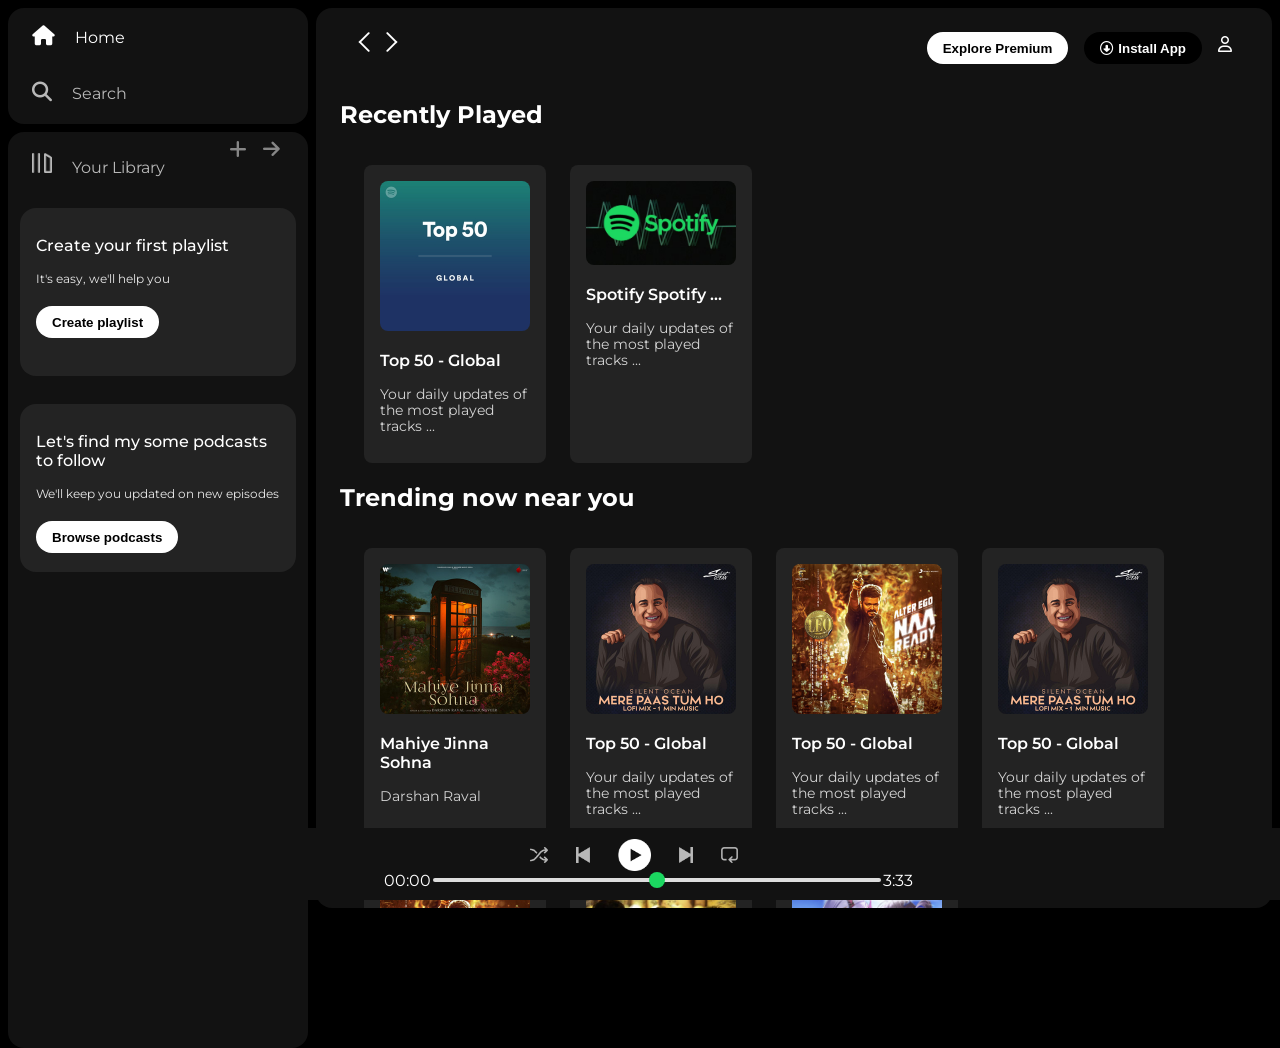
==== index.html @ 77dc1145 "new commit" ====
<!DOCTYPE html>
<html lang="en">
<head>
    <meta charset="UTF-8">
    <meta name="viewport" content="width=device-width, initial-scale=1.0">

    <link rel="stylesheet" href="https://cdnjs.cloudflare.com/ajax/libs/font-awesome/6.7.2/css/all.min.css" integrity="sha512-Evv84Mr4kqVGRNSgIGL/F/aIDqQb7xQ2vcrdIwxfjThSH8CSR7PBEakCr51Ck+w+/U6swU2Im1vVX0SVk9ABhg==" crossorigin="anonymous" referrerpolicy="no-referrer" />
    <link rel="icon" href="./assets/logo.png">

    <title>Spoify - Web Player: Music for everyone</title>

    <link rel="stylesheet" href="style.css">

    <link rel="preconnect" href="https://fonts.googleapis.com">
<link rel="preconnect" href="https://fonts.gstatic.com" crossorigin>
<link href="https://fonts.googleapis.com/css2?family=Montserrat:ital@300;400;500;600;700&display=swap" rel="stylesheet">
</head>
<body>
    <div class="main">
        <div class="sidebar">
            <div class="nav">
                <div class="nav-option" style="opacity: 1;">
                    <i class="fa-solid fa-house"></i>
                    <a href="#">Home</a>
                </div>
                <div class="nav-option">
                    <i class="fa-solid fa-magnifying-glass"></i>
                    <a href="#">Search</a>
                </div>
            </div>
            <div class="library">
                <div class="option">
                    <div class="lib-option nav-option ">
                        <img src="./assets/library_icon.png">
                        <a href="#">Your Library</a>
                    </div>
                    <div class="icons">
                        <i class="fa-solid fa-plus"></i>
                        <i class="fa-solid fa-arrow-right"></i>
                    </div>
                </div>
                <div class="lib-box">
                    <div class="box">
                        <p class="box-p1">Create your first playlist</p>
                        <p class="box-p2">It's easy, we'll help you</p>
                        <button class="badge">Create playlist</button>
                    </div>
                    <div class="box">
                        <p class="box-p1">Let's find my some podcasts to follow</p>
                        <p class="box-p2">We'll keep you updated on new episodes</p>
                        <button class="badge">Browse podcasts</button>
                    </div>
                </div>
            </div>
        </div>
        <div class="main-content">
            <div class="sticky-nav">
                <div class="sticky-nav-icons">
                    <img src="/assets/backward_icon.png"> 
                    <img src="/assets/forward_icon.png" class="hide"> 
                </div>
                <div class="sticky-nav-option">
                    <button class="badge nav-items">Explore Premium</button>
                    <button class="badge nav-items dark-badge"><i class="fa-regular fa-circle-down" style="margin-right:5px"></i>Install App</button>
                    <a href="/login pg portfolio 2/indexes.html">
                        <i class="fa-regular fa-user nav-items"></i>
                    </a>
                    
                </div>
            </div>

            <h2>Recently Played</h2>
            <div class="cards-container">
                <div class="card">
                    <img src="/assets/card1img.jpeg" class="card-img">
                    <p class="card-title">Top 50 - Global</p>
                    <p class="card-info">Your daily updates of the most played tracks ...</p>
                </div>
                <div class="card">
                    <img src="/assets/Spotify 2.avif" class="card-img">
                    <p class="card-title">Spotify Spotify ...</p>
                    <p class="card-info">Your daily updates of the most played tracks ...</p>
                </div>
            </div>

            <h2>Trending now near you</h2>
            <div class="cards-container">
                <div class="card">
                    <img src="/assets/card2img.jpeg" class="card-img">
                    <p class="card-title">Mahiye Jinna Sohna</p>
                    <p class="card-info">Darshan Raval</p>
                </div>
                <div class="card">
                    <img src="/assets/card3img.jpeg" class="card-img">
                    <p class="card-title">Top 50 - Global</p>
                    <p class="card-info">Your daily updates of the most played tracks ...</p>
                </div>
                <div class="card">
                    <img src="/assets/card4img.jpeg" class="card-img">
                    <p class="card-title">Top 50 - Global</p>
                    <p class="card-info">Your daily updates of the most played tracks ...</p>
                </div>
                <div class="card">
                    <img src="/assets/card3img.jpeg" class="card-img">
                    <p class="card-title">Top 50 - Global</p>
                    <p class="card-info">Your daily updates of the most played tracks ...</p>
                </div>
                <div class="card">
                    <img src="/assets/card4img.jpeg" class="card-img">
                    <p class="card-title">Top 50 - Global</p>
                    <p class="card-info">Your daily updates of the most played tracks ...</p>
                </div>
                <div class="card">
                    <img src="/assets/nova1.jpg" class="card-img">
                    <p class="card-title">SUNIYO RE</p>
                    <p class="card-info">Iqlipse Nova & Akarsh Sahay</p>
                </div>
                <div class="card">
                    <img src="/assets/Frozen Elipse.jpeg" class="card-img">
                    <p class="card-title">Frozen Elipse</p>
                    <p class="card-info">Angel Sister</p>
                </div>
            </div>

            <h2>Featured Charts</h2>
            <div class="cards-container">
                <div class="card">
                    <img src="/assets/card5img.jpeg" class="card-img">
                    <p class="card-title">Top Songs - Global</p>
                    <p class="card-info">Your daily updates of the most played tracks ...</p>
                </div>
                <div class="card">
                    <img src="/assets/card6img.jpeg" class="card-img">
                    <p class="card-title">Top Songs - India</p>
                    <p class="card-info">Your daily updates of the most played tracks ...</p>
                </div><div class="card">
                    <img src="/assets/card1img.jpeg" class="card-img">
                    <p class="card-title">Top 50 - Global</p>
                    <p class="card-info">Your daily updates of the most played tracks ...</p>
                </div>
            </div>
            <div class="footer">
                <div class="line"></div>
            </div>
        </div>
        <div class="music-player">
            <div class="album"></div>
            <div class="player">
                <div class="player-control">
                    <img src="./assets/player_icon1.png" class="player-control-icon">
                    <img src="./assets/player_icon2.png" class="player-control-icon">
                    <img src="./assets/player_icon3.png" class="player-control-icon" style="opacity: 1; height:2rem ;">
                    <img src="./assets/player_icon4.png" class="player-control-icon">
                    <img src="./assets/player_icon5.png" class="player-control-icon">
                </div>
                <div class="playback-bar">
                    <span class="current-time">00:00</span>
                    <input type="range" min="0" max="100" class="progress-bar" step="1">
                    <span class="total-time">3:33</span>
                </div>
            </div>
            <div class="controls"></div>
        </div>
    </div>
</body>
</html>
---- style.css ----
body{
    font-family: "Montserrat", sans-serif;
    margin: 0;
    background-color:#000;
    color: #fff;
    overflow:hidden ;
}

.main{
    display: flex;
    height: 100vh;
    padding: 0.5rem;
}

.sidebar{
    background-color:#000 ;
    width: 300px;
    border-radius:1rem; /*16px*/
    margin-right: 0.5rem;
    
}

.main-content{
    background-color: #121212;
    flex: 1;
    border-radius:1rem; /*16px*/
    overflow: auto;
    padding: 0 1.5rem 0 1.5rem;
}

.music-player{
    background-color: #121212;
    position: fixed;
    bottom: 0;
    width: 100%;
    height: 72px;
}

a{
    text-decoration:none;
    color: #fff;
}

.nav{
    background: #121212;
    border-radius: 1rem;
    display: flex;
    flex-direction: column;
    justify-content: center;
    height:100px ;
    padding: 0.5rem 0.75rem;
}

.nav-option{
    line-height: 2.5rem;
    opacity: 0.7;
    padding: 0.5rem 0.75rem;
}

.nav-option:hover{
    opacity: 1;
}

.nav-option i{
    font-size: 1.25rem;
    
}

.nav-option a{
    font-size: 1rem;
    margin: 1rem;
}

.library{
    background-color: #121212 ;
    border-radius: 1rem;
    height: 100%;
    margin-top: 0.5rem;
    padding: 0.5rem 0.75rem;
   
}

.option{
    display: flex;
    justify-content: space-between;
}

.lib-option img{
    height: 1.25rem;
    width: 1.25rem;
}

.icons{
    font-size: 1.2rem;
    opacity: 0.7;
    display: flex;
}

.icons i{
    opacity: 0.7;
    margin-right: 1rem;
}

.icons i:hover{
    opacity: 1;
}

.box{
    background-color: #232323;
    height:9rem;
    border-radius: 1rem;
    margin: 0.75rem 0 1.75rem 0;
    padding:0.75rem 1rem;
}

.box-p1{
    font-size: 1rem;
    font-weight: 500;
}
.box-p2{
    font-size: 0.75rem;
    opacity: 0.9;
}

.badge{
    background-color: #fff;
    border: none;
    border-radius: 100px;
    padding: 0.25rem 1rem;
    font-weight: 700;
    margin-top:0.5rem ;
    height: 2rem ;
    width: fit-content;
}

.dark-badge{
    background-color: #000;
    color: #fff;
}

.sticky-nav{
    position: sticky;
    top: 0;
    background-color: #121212;
    display: flex;
    justify-content: space-between;
    align-items: center;
    padding: 1rem 0 1rem 0;
    z-index: 10;
}

.sticky-nav-icons{
    margin-left: 0.75rem;
}

.sticky-nav-option{
    display: flex;
    justify-content: center;
    align-items: center;
   
}

.nav-items{
    margin-right: 1rem;
}

@media (max-width:1000px){
    .hide{
        display: none;
    }
}

.card{
    background-color: #232323;
    width: 150px;
    border-radius: 0.5rem;
    padding: 1rem;
    margin-left: 1.5rem;
    margin-top: 1rem;
}

.cards-container{
    display: flex;
    flex-wrap: wrap;
}

.card-img{
    width: 100%;
    border-radius: 0.5rem;
}

.card-title{
    font-weight: 600;
}

.card-info{
    font-size: 0.85rem;
    opacity: 0.8;
}

.footer{
    height: 300px;
    display: flex;
    align-items: center;
    justify-content: center;
}

.line{
    width: 90%;
    height: 50%;
    border-top: 1px solid white;
    opacity: 0.3;
}

/*Footer*/

.music-player{
    display: flex;
    justify-content: space-between;
    align-items: center;
}

.album{
    width: 25%;
   /* background-color: pink;*/
}
.player{
    width: 50%;
   /* background-color: orange;*/
}
.controls{
    width: 25%;
   /* background-color: green;*/
}

.player-control{
    display: flex;
    justify-content: center;
    align-items: center;
}

.player-control-icon{
    height: 1rem;
    margin-right: 1.75rem;
    opacity: 0.7;
}

.player-control-icon:hover{
    opacity: 1;
}

.playback-bar{
    display: flex;
    justify-content:center;
    align-items: center;
}

.progress-bar{
    width: 70%;
    appearance:none;
    background-color: transparent;
    cursor: pointer;
}

.progress-bar::-webkit-slider-runnable-track{
    background-color:#ddd ;
    border-radius: 100px;
    height:0.2rem;
}

.progress-bar::-webkit-slider-thumb{
    appearance: none;
    height: 1rem;
    width: 1rem;
    background-color:#1bd760;
    border-radius: 50%;
    margin-top: -6px;
}
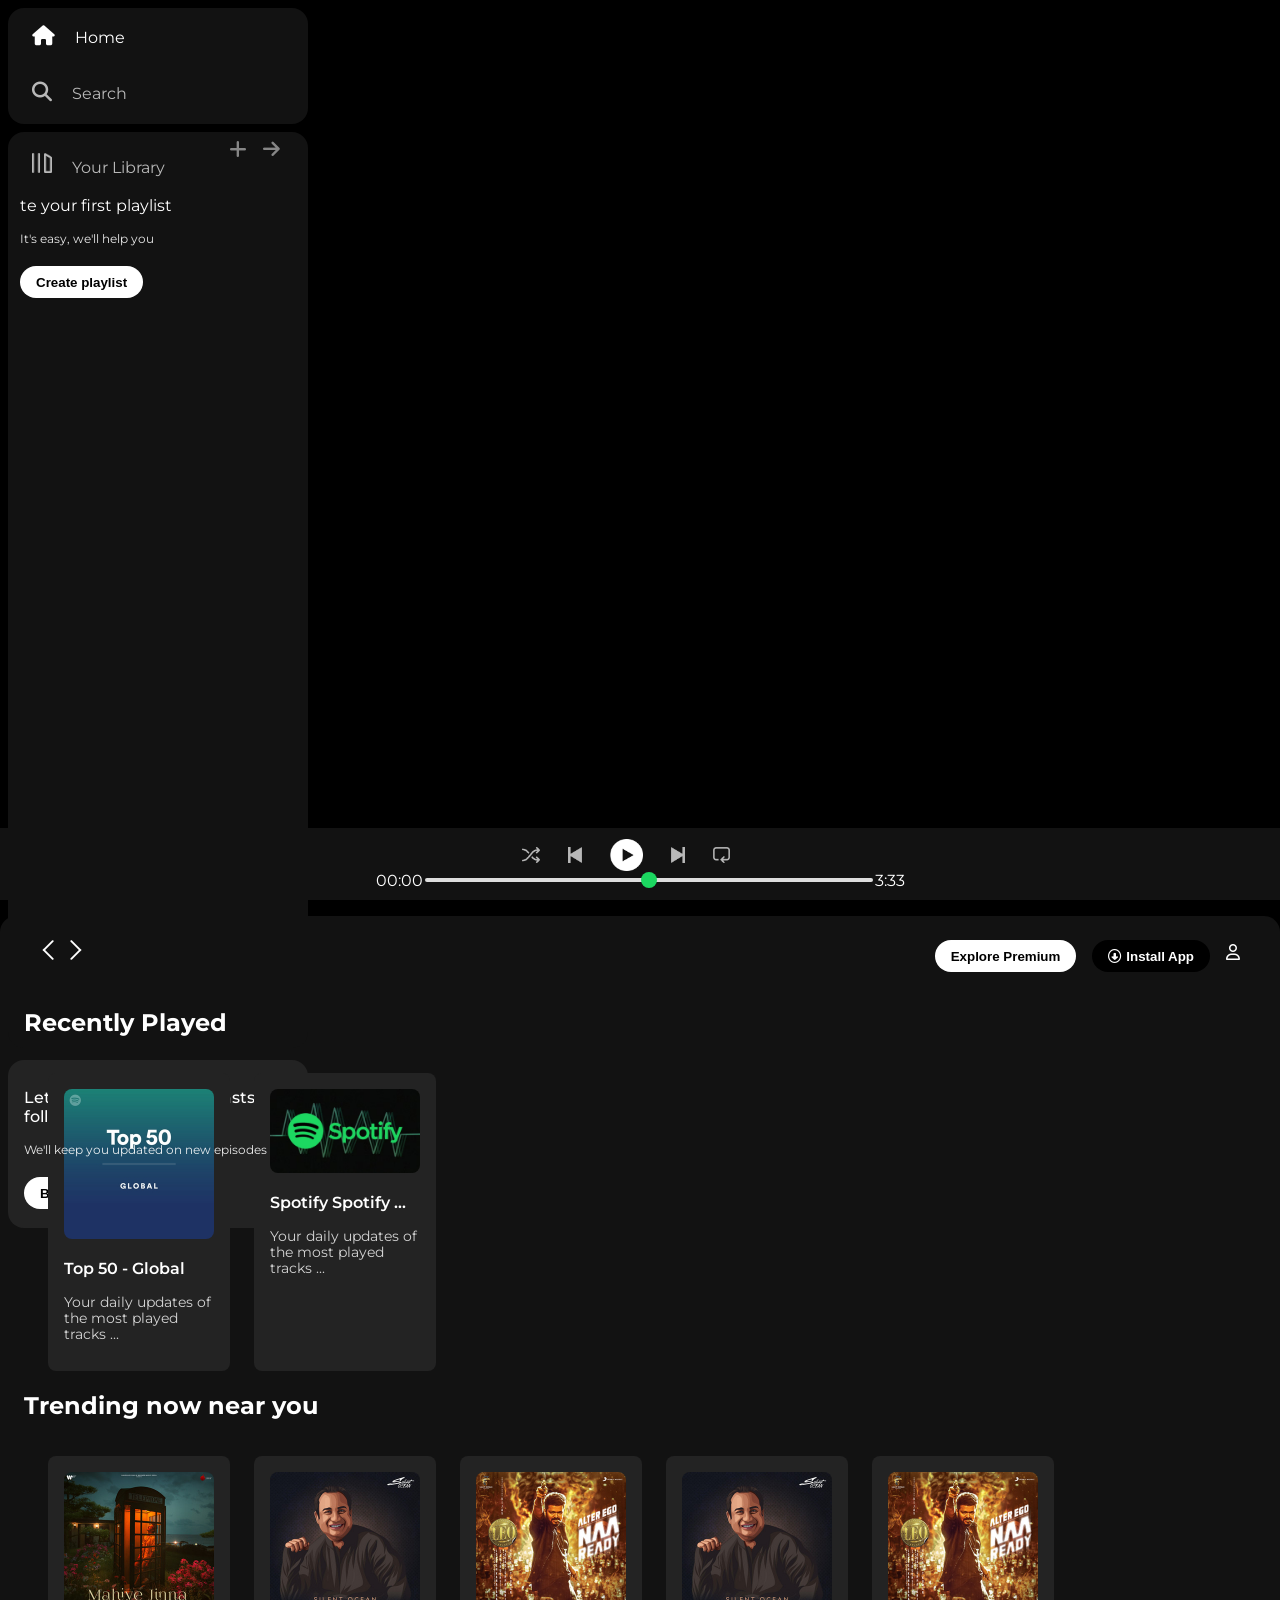
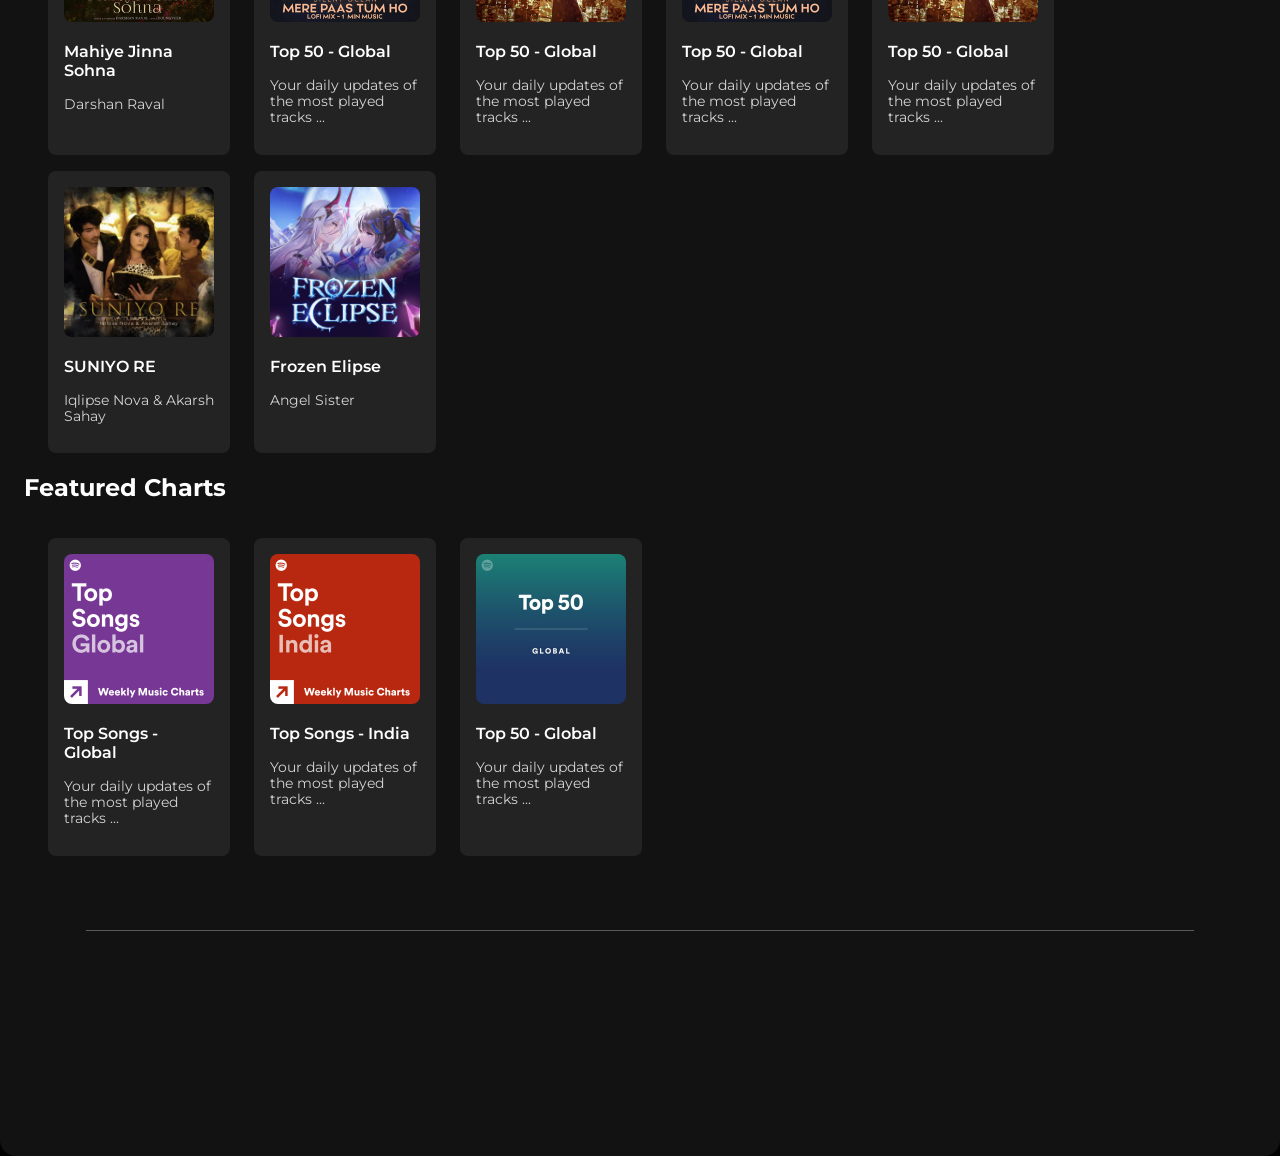
==== commit 77594ef8: "changing to ui" ====
--- a/index.html
+++ b/index.html
@@ -38,10 +38,7 @@
                         <i class="fa-solid fa-plus"></i>
                         <i class="fa-solid fa-arrow-right"></i>
                     </div>
-                </div>
-                <div class="lib-box">
-                    <div class="box">
-                        <p class="box-p1">Create your first playlist</p>
+                </div>te your first playlist</p>
                         <p class="box-p2">It's easy, we'll help you</p>
                         <button class="badge">Create playlist</button>
                     </div>
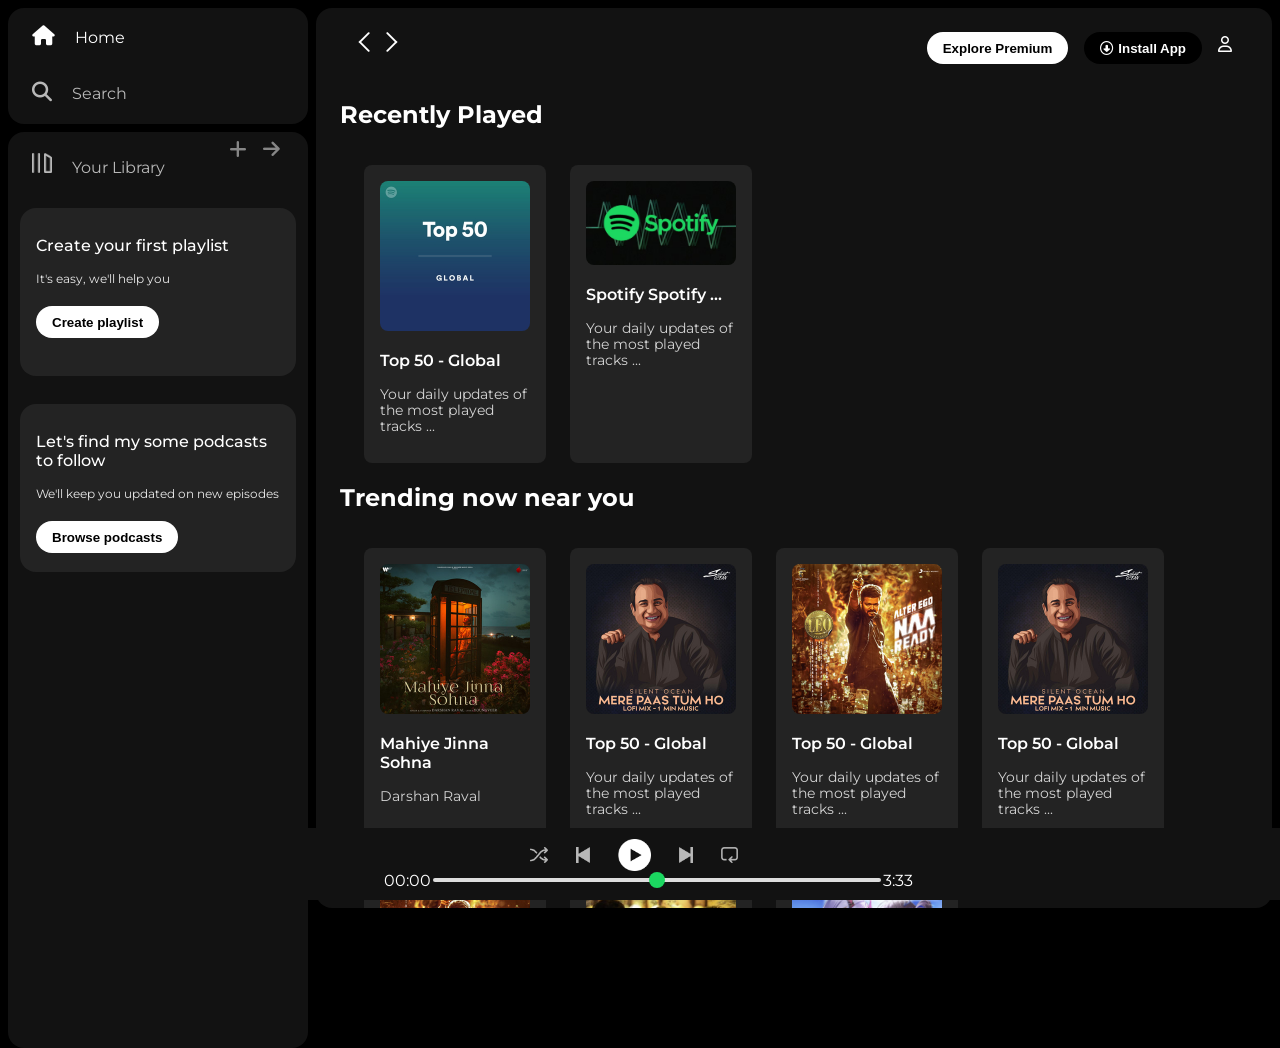
==== commit 52d57c37: "new" ====
--- a/index.html
+++ b/index.html
@@ -38,7 +38,10 @@
                         <i class="fa-solid fa-plus"></i>
                         <i class="fa-solid fa-arrow-right"></i>
                     </div>
-                </div>te your first playlist</p>
+                </div>
+                <div class="lib-box">
+                    <div class="box">
+                        <p class="box-p1">Create your first playlist</p>
                         <p class="box-p2">It's easy, we'll help you</p>
                         <button class="badge">Create playlist</button>
                     </div>
